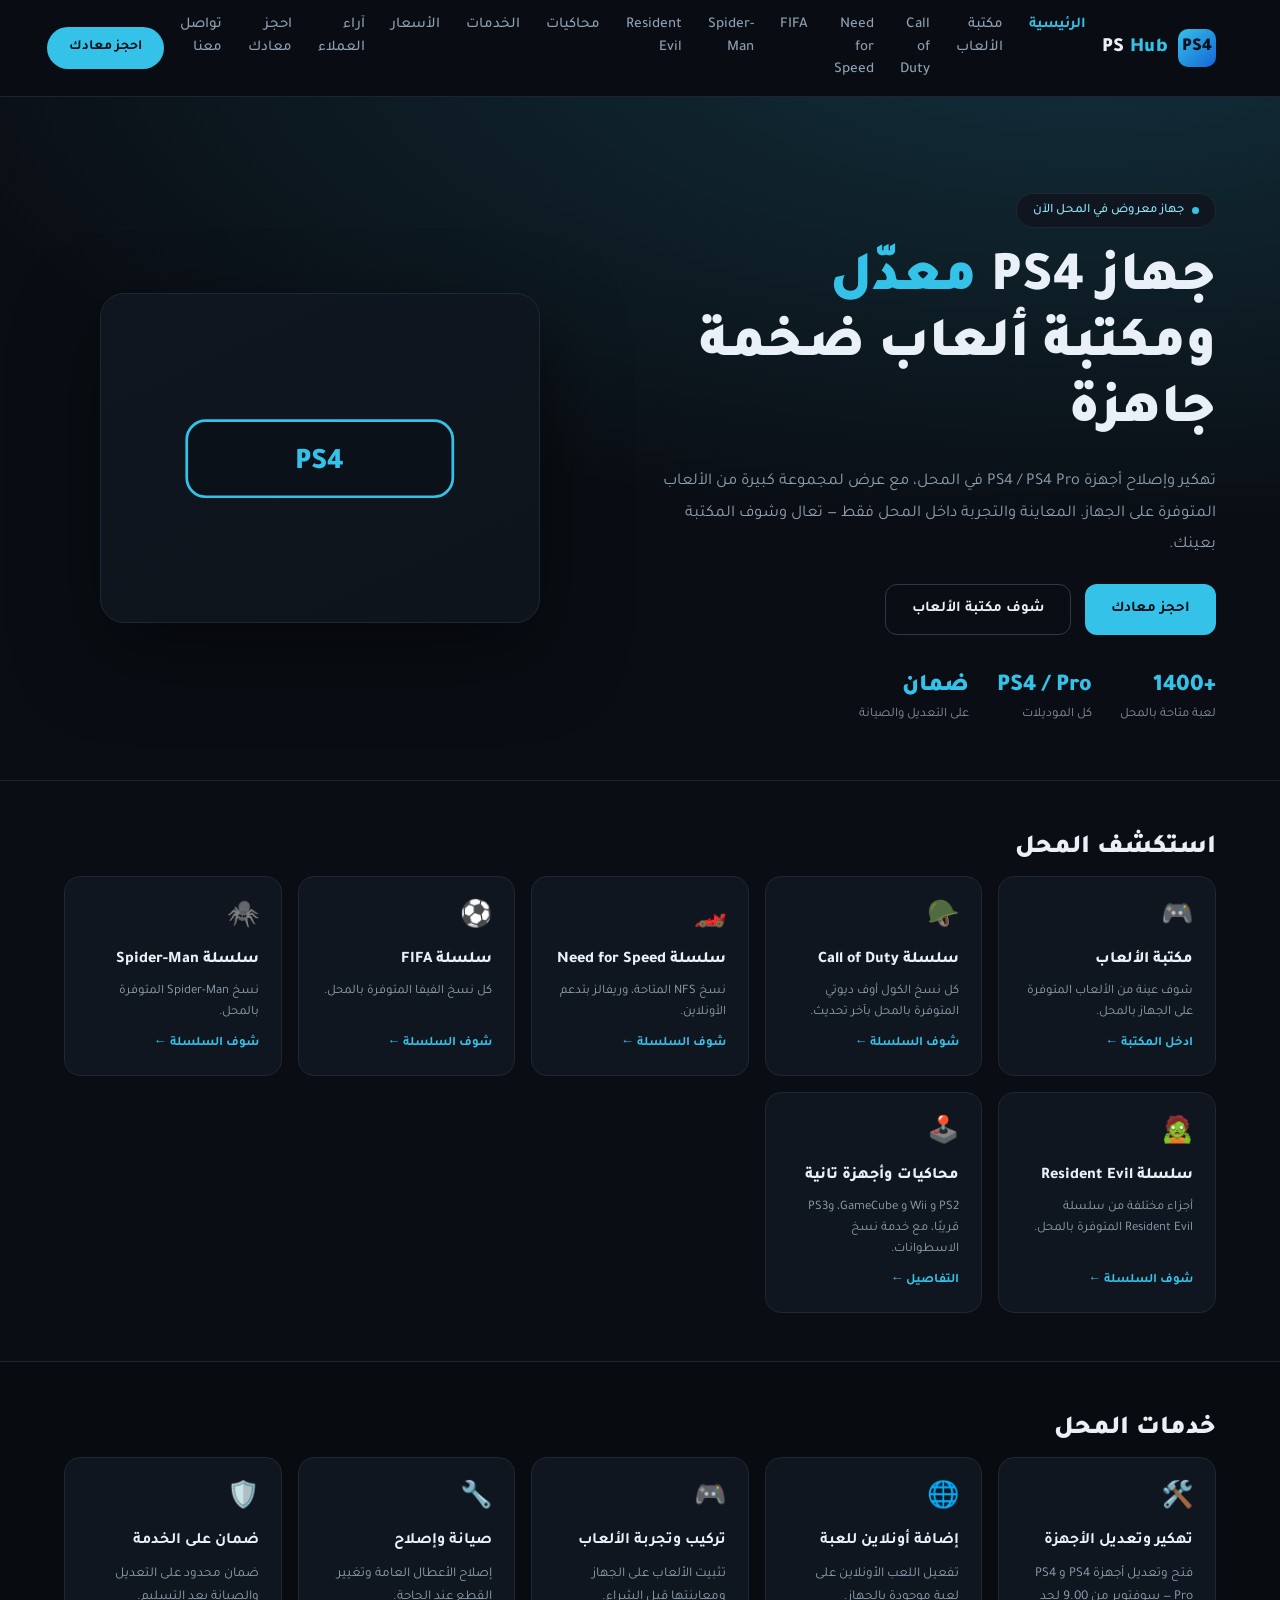
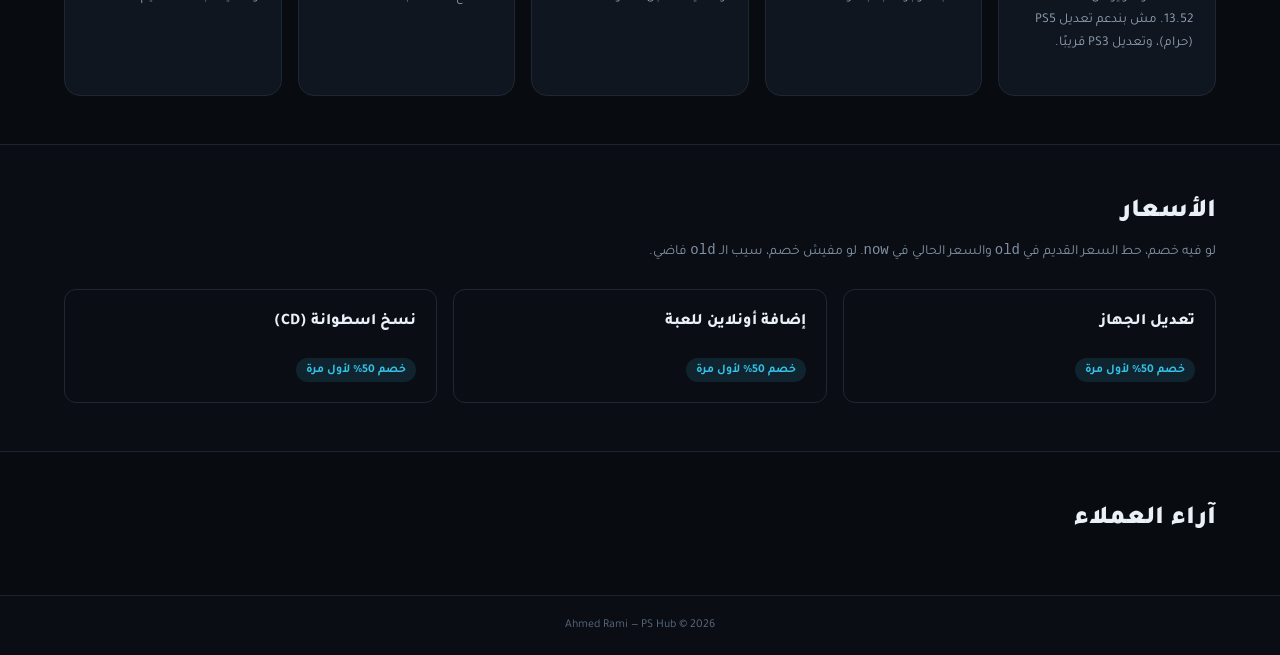
==== pshub/index.html @ 379b64fe "Add files via upload" ====
<!doctype html>
<html lang="ar" dir="rtl">
<head>
<meta charset="utf-8">
<meta name="viewport" content="width=device-width, initial-scale=1">
<title>PS Hub — متجر PS4 معدل</title>
<meta name="description" content="محل بيع وتعديل أجهزة PS4، مكتبة ألعاب ضخمة، محاكيات، وخدمة نسخ اسطوانات.">
<link rel="preconnect" href="https://fonts.googleapis.com">
<link rel="preconnect" href="https://fonts.gstatic.com" crossorigin>
<link href="https://fonts.googleapis.com/css2?family=Tajawal:wght@400;500;700;900&display=swap" rel="stylesheet">
<link rel="stylesheet" href="css/style.css">
</head>
<body>

<!-- ============ HEADER ============ -->
<header class="site-header">
  <div class="inner container">
    <a class="logo" href="#home">
      <div class="logo-badge">PS4</div>
      <div class="logo-text">PS <span>Hub</span></div>
    </a>

    <nav class="nav-links">
      <a href="#home">الرئيسية</a>
      <a href="#games">مكتبة الألعاب</a>
      <a href="#cod">Call of Duty</a>
      <a href="#nfs">Need for Speed</a>
      <a href="#fifa">FIFA</a>
      <a href="#spiderman">Spider-Man</a>
      <a href="#residentevil">Resident Evil</a>
      <a href="#emulators">محاكيات</a>
      <a href="#services">الخدمات</a>
      <a href="#prices">الأسعار</a>
      <a href="#reviews">آراء العملاء</a>
      <a href="#booking">احجز معادك</a>
      <a href="#contact">تواصل معنا</a>
    </nav>

    <a href="#booking" class="btn btn-primary btn-pill nav-cta">احجز معادك</a>

    <button class="nav-toggle" aria-label="فتح القائمة" aria-expanded="false">
      <span></span>
    </button>
  </div>

  <nav class="mobile-panel">
    <a href="#home">الرئيسية</a>
    <a href="#games">مكتبة الألعاب</a>
    <a href="#cod">Call of Duty</a>
    <a href="#nfs">Need for Speed</a>
    <a href="#fifa">FIFA</a>
    <a href="#spiderman">Spider-Man</a>
    <a href="#residentevil">Resident Evil</a>
    <a href="#emulators">محاكيات</a>
    <a href="#services">الخدمات</a>
    <a href="#prices">الأسعار</a>
    <a href="#reviews">آراء العملاء</a>
    <a href="#booking">احجز معادك</a>
    <a href="#contact">تواصل معنا</a>
    <a href="#booking" class="btn btn-primary">احجز معادك</a>
  </nav>
</header>

<main>

<!-- ============ VIEW: HOME ============ -->
<div class="view" id="view-home">

  <section class="hero container">
    <div class="hero-copy">
      <div class="hero-badge"><span class="dot"></span> جهاز معروض في المحل الآن</div>
      <h1>جهاز PS4 <span>معدّل</span><br>ومكتبة ألعاب ضخمة جاهزة</h1>
      <p>تهكير وإصلاح أجهزة PS4 / PS4 Pro في المحل، مع عرض لمجموعة كبيرة من الألعاب المتوفرة على الجهاز. المعاينة والتجربة داخل المحل فقط — تعال وشوف المكتبة بعينك.</p>
      <div class="hero-actions">
        <a href="#booking" class="btn btn-primary">احجز معادك</a>
        <a href="#games" class="btn btn-outline">شوف مكتبة الألعاب</a>
      </div>
      <div class="hero-stats">
        <div><div class="stat-num">+1400</div><div class="stat-label">لعبة متاحة بالمحل</div></div>
        <div><div class="stat-num">PS4 / Pro</div><div class="stat-label">كل الموديلات</div></div>
        <div><div class="stat-num">ضمان</div><div class="stat-label">على التعديل والصيانة</div></div>
      </div>
    </div>
    <div class="hero-visual">
      <div class="hero-card">
        <svg width="62%" viewBox="0 0 200 60" fill="none" xmlns="http://www.w3.org/2000/svg" aria-hidden="true">
          <rect x="2" y="2" width="196" height="56" rx="14" stroke="#35C2E8" stroke-width="2" fill="#0A1119"/>
          <text x="100" y="37" text-anchor="middle" font-family="Tajawal" font-size="22" font-weight="900" fill="#35C2E8">PS4</text>
        </svg>
      </div>
    </div>
  </section>

  <section class="section container">
    <div class="section-head"><h2>استكشف المحل</h2></div>
    <div class="explore-grid">
      <a class="explore-card" href="#games">
        <div class="icon">🎮</div>
        <div class="title">مكتبة الألعاب</div>
        <div class="desc">شوف عينة من الألعاب المتوفرة على الجهاز بالمحل.</div>
        <div class="arrow">ادخل المكتبة ←</div>
      </a>
      <a class="explore-card" href="#cod">
        <div class="icon">🪖</div>
        <div class="title">سلسلة Call of Duty</div>
        <div class="desc">كل نسخ الكول أوف ديوتي المتوفرة بالمحل بآخر تحديث.</div>
        <div class="arrow">شوف السلسلة ←</div>
      </a>
      <a class="explore-card" href="#nfs">
        <div class="icon">🏎️</div>
        <div class="title">سلسلة Need for Speed</div>
        <div class="desc">نسخ NFS المتاحة، وريفالز بتدعم الأونلاين.</div>
        <div class="arrow">شوف السلسلة ←</div>
      </a>
      <a class="explore-card" href="#fifa">
        <div class="icon">⚽</div>
        <div class="title">سلسلة FIFA</div>
        <div class="desc">كل نسخ الفيفا المتوفرة بالمحل.</div>
        <div class="arrow">شوف السلسلة ←</div>
      </a>
      <a class="explore-card" href="#spiderman">
        <div class="icon">🕷️</div>
        <div class="title">سلسلة Spider-Man</div>
        <div class="desc">نسخ Spider-Man المتوفرة بالمحل.</div>
        <div class="arrow">شوف السلسلة ←</div>
      </a>
      <a class="explore-card" href="#residentevil">
        <div class="icon">🧟</div>
        <div class="title">سلسلة Resident Evil</div>
        <div class="desc">أجزاء مختلفة من سلسلة Resident Evil المتوفرة بالمحل.</div>
        <div class="arrow">شوف السلسلة ←</div>
      </a>
      <a class="explore-card" href="#emulators">
        <div class="icon">🕹️</div>
        <div class="title">محاكيات وأجهزة تانية</div>
        <div class="desc">PS2 و Wii و GameCube، وPS3 قريبًا، مع خدمة نسخ الاسطوانات.</div>
        <div class="arrow">التفاصيل ←</div>
      </a>
    </div>
  </section>

  <section id="services" class="section section-alt container">
    <div class="section-head"><h2>خدمات المحل</h2></div>
    <div class="services-grid">
      <div class="service-card">
        <div class="icon">🛠️</div>
        <div class="title">تهكير وتعديل الأجهزة</div>
        <div class="desc">فتح وتعديل أجهزة PS4 و PS4 Pro — سوفتوير من 9.00 لحد 13.52. مش بندعم تعديل PS5 (حرام)، وتعديل PS3 قريبًا.</div>
        <div class="price"><!-- السعر هنا --></div>
      </div>
      <div class="service-card">
        <div class="icon">🌐</div>
        <div class="title">إضافة أونلاين للعبة</div>
        <div class="desc">تفعيل اللعب الأونلاين على لعبة موجودة بالجهاز.</div>
        <div class="price"><!-- السعر هنا --></div>
      </div>
      <div class="service-card">
        <div class="icon">🎮</div>
        <div class="title">تركيب وتجربة الألعاب</div>
        <div class="desc">تثبيت الألعاب على الجهاز ومعاينتها قبل الشراء.</div>
      </div>
      <div class="service-card">
        <div class="icon">🔧</div>
        <div class="title">صيانة وإصلاح</div>
        <div class="desc">إصلاح الأعطال العامة وتغيير القطع عند الحاجة.</div>
      </div>
      <div class="service-card">
        <div class="icon">🛡️</div>
        <div class="title">ضمان على الخدمة</div>
        <div class="desc">ضمان محدود على التعديل والصيانة بعد التسليم.</div>
      </div>
    </div>
  </section>


  <section id="prices" class="section container">
    <div class="section-head"><h2>الأسعار</h2></div>
    <p class="section-sub">لو فيه خصم، حط السعر القديم في <code>old</code> والسعر الحالي في <code>now</code>. لو مفيش خصم، سيب الـ <code>old</code> فاضي.</p>
    <div class="prices-grid">

      <div class="price-card">
        <div class="title">تعديل الجهاز</div>
        <div class="price-row">
          <span class="price-old"><!-- old --></span>
          <span class="price-now"><!-- now --></span>
        </div>
        <div class="price-discount-badge" data-discount-badge hidden></div>
      </div>

      <div class="price-card">
        <div class="title">إضافة أونلاين للعبة</div>
        <div class="price-row">
          <span class="price-old"><!-- old --></span>
          <span class="price-now"><!-- now --></span>
        </div>
        <div class="price-discount-badge" data-discount-badge hidden></div>
      </div>

      <div class="price-card">
        <div class="title">نسخ اسطوانة (CD)</div>
        <div class="price-row">
          <span class="price-old"><!-- old --></span>
          <span class="price-now"><!-- now --></span>
        </div>
        <div class="price-discount-badge" data-discount-badge hidden></div>
      </div>

    </div>
  </section>

  <section id="reviews" class="section section-alt container">
    <div class="section-head"><h2>آراء العملاء</h2></div>
    <!-- TODO: آراء العملاء هتتحط هنا -->
    <div class="reviews-grid"></div>
  </section>

</div>

<!-- ============ VIEW: GAMES ============ -->
<div class="view" id="view-games">
  <section class="section container">
    <div class="section-head">
      <h2>مكتبة الألعاب المتوفرة بالجهاز</h2>
      <div class="section-note">عرض فقط داخل المحل — الألعاب مثبتة على جهاز العرض</div>
    </div>
    <p class="section-sub">القائمة دي عينة من الألعاب الموجودة، تقدر تشوفها وتجربها لما تزور المحل.</p>

    <div class="games-grid">

      <div class="game-card" tabindex="0" role="button" data-region="" data-number="" data-update="" data-languages="" data-additions="" data-online="" data-price="70">
        <div class="game-cover"><img src="assets/images/games/gta-v.jpg" alt="GTA V" loading="lazy"><span class="tag">آخر تحديث + أونلاين</span></div>
        <div class="game-name">GTA V</div><div class="game-genre">أكشن / مغامرات</div>
      </div>

      <div class="game-card" tabindex="0" role="button" data-region="" data-number="" data-update="" data-languages="" data-additions="" data-online="" data-price="40">
        <div class="game-cover"><img src="assets/images/games/god-of-war.jpg" alt="God of War" loading="lazy"><span class="tag">متوفرة</span></div>
        <div class="game-name">God of War</div><div class="game-genre">أكشن / ملحمي</div>
      </div>

      <div class="game-card" tabindex="0" role="button" data-region="eu" data-number="" data-update="1.00" data-languages="" data-additions="" data-online="نعم" data-price="30">
        <div class="game-cover"><img src="assets/images/games/rocket-league-1.jpg" alt="Rocket League - النسخة الأولى" loading="lazy"><span class="tag">أونلاين</span></div>
        <div class="game-name">Rocket League (النسخة الأولى)</div><div class="game-genre">رياضة / سيارات</div>
      </div>

      <div class="game-card" tabindex="0" role="button" data-region="" data-number="" data-update="" data-languages="لا" data-additions="" data-online="" data-price="35">
        <div class="game-cover"><img src="assets/images/games/rocket-league-latest.jpg" alt="Rocket League - آخر تحديث" loading="lazy"><span class="tag">آخر تحديث</span></div>
        <div class="game-name">Rocket League (آخر تحديث)</div><div class="game-genre">رياضة / سيارات</div>
      </div>

      <div class="game-card" tabindex="0" role="button" data-region="" data-number="" data-update="" data-languages="" data-additions="" data-online="" data-price="50">
        <div class="game-cover"><img src="assets/images/games/last-of-us.jpg" alt="The Last of Us" loading="lazy"><span class="tag">متوفرة</span></div>
        <div class="game-name">The Last of Us</div><div class="game-genre">قصصية / رعب</div>
      </div>

      <div class="game-card" tabindex="0" role="button" data-region="" data-number="" data-update="" data-languages="" data-additions="" data-online="قريبًا" data-price="40">
        <div class="game-cover"><img src="assets/images/games/rdr2.jpg" alt="Red Dead Redemption 2" loading="lazy"><span class="tag">آخر تحديث + أونلاين قريبًا</span></div>
        <div class="game-name">Red Dead Redemption 2</div><div class="game-genre">أكشن / غرب</div>
      </div>

      <div class="game-card" tabindex="0" role="button" data-region="" data-number="" data-update="" data-languages="" data-additions="" data-online="" data-price="">
        <div class="game-cover"><img src="assets/images/games/horizon-zero-dawn.jpg" alt="Horizon Zero Dawn" loading="lazy"><span class="tag">غير متاحة</span></div>
        <div class="game-name">Horizon Zero Dawn</div><div class="game-genre">مغامرات</div>
      </div>

      <div class="game-card" tabindex="0" role="button" data-region="" data-number="" data-update="" data-languages="" data-additions="" data-online="" data-price="">
        <div class="game-cover"><img src="assets/images/games/mortal-kombat.jpg" alt="Mortal Kombat" loading="lazy"><span class="tag">غير متوفرة</span></div>
        <div class="game-name">Mortal Kombat</div><div class="game-genre">قتال</div>
      </div>

      <div class="game-card" tabindex="0" role="button" data-region="" data-number="" data-update="" data-languages="" data-additions="" data-online="" data-price="25">
        <div class="game-cover"><img src="assets/images/games/crash-bandicoot.jpg" alt="Crash " loading="lazy"><span class="tag">متوفرة</span></div>
        <div class="game-name">Crash nitro cart</div><div class="game-genre">منصات</div>
      </div>

      <div class="game-card" tabindex="0" role="button" data-region="" data-number="" data-update="" data-languages="" data-additions="" data-online="" data-price="">
        <div class="game-cover"><img src="assets/images/games/gran-turismo.jpg" alt="Gran Turismo" loading="lazy"><span class="tag">غير متوفرة</span></div>
        <div class="game-name">Gran Turismo</div><div class="game-genre">سباقات</div>
      </div>

      <div class="game-card" tabindex="0" role="button" data-region="" data-number="" data-update="" data-languages="" data-additions="" data-online="" data-price="40">
        <div class="game-cover"><img src="assets/images/games/minecraft.jpg" alt="Minecraft" loading="lazy"><span class="tag">آخر تحديث + أونلاين</span></div>
        <div class="game-name">Minecraft</div><div class="game-genre">بناء / عائلي</div>
      </div>

    </div>
  </section>
</div>

<!-- ============ VIEW: CALL OF DUTY ============ -->
<div class="view" id="view-cod">
  <section class="section container">
    <div class="section-head">
      <h2>سلسلة Call of Duty</h2>
      <div class="section-note">كل نسخة فيها آخر تحديث والإضافات</div>
    </div>
    <p class="section-sub">واللي بيدعم اللعب الأونلاين بنشغّله أونلاين على الجهاز. كل الألعاب دي متوفرة حاليًا بالمحل.</p>

    <div class="cod-grid">

      <div class="game-card" tabindex="0" role="button" data-region="" data-number="" data-update="" data-languages="عربي, English" data-additions="" data-online="" data-price="35">
        <div class="game-cover"><img src="assets/images/games/MWRE.jpeg" alt="Call of Duty: Modern Warfare Remastered" loading="lazy"><span class="avail"><span class="dot"></span>متوفر</span><span class="tag">آخر تحديث</span></div>
        <div class="game-name">Call of Duty: Modern Warfare Remastered</div>
      </div>

      <div class="game-card" tabindex="0" role="button" data-region="" data-number="" data-update="" data-languages="English" data-additions="" data-online="" data-price="25">
        <div class="game-cover"><img src="assets/images/games/cod mw2 rem.avif" alt="Call of Duty: MW2 Campaign Remastered" loading="lazy"><span class="avail"><span class="dot"></span>متوفر</span><span class="tag">آخر تحديث</span></div>
        <div class="game-name">Call of Duty: MW2 Campaign Remastered</div>
      </div>

      <div class="game-card" tabindex="0" role="button" data-region="" data-number="" data-update="1.08" data-languages="عربي" data-additions="" data-online="" data-price="40">
        <div class="game-cover"><img src="assets/images/games/BO.jpg" alt="Call of Duty: Black Ops" loading="lazy"><span class="avail"><span class="dot"></span>متوفر</span><span class="tag">آخر تحديث</span></div>
        <div class="game-name">Call of Duty: Black Ops</div>
      </div>

      <div class="game-card" tabindex="0" role="button" data-region="eu" data-number="" data-update="1.10" data-languages="English" data-additions="" data-online="نعم" data-price="40">
        <div class="game-cover"><img src="assets/images/games/BO2.avif" alt="Call of Duty: Black Ops 2" loading="lazy"><span class="avail"><span class="dot"></span>متوفر</span><span class="tag">آخر تحديث</span></div>
        <div class="game-name">Call of Duty: Black Ops 2</div>
      </div>

      <div class="game-card" tabindex="0" role="button" data-region="eu" data-number="02624" data-update="1.33" data-languages="English" data-additions="" data-online="نعم" data-price="50">
        <div class="game-cover"><img src="assets/images/games/BO3.jpg" alt="Call of Duty: Black Ops 3" loading="lazy"><span class="avail"><span class="dot"></span>متوفر</span><span class="tag">آخر تحديث</span></div>
        <div class="game-name">Call of Duty: Black Ops 3</div>
      </div>

      <div class="game-card" tabindex="0" role="button" data-region="" data-number="" data-update="" data-languages="" data-additions="" data-online="" data-price="30">
        <div class="game-cover"><img src="assets/images/games/BO4.jpg" alt="Call of Duty: Black Ops 4" loading="lazy"><span class="avail"><span class="dot"></span>متوفر</span><span class="tag">آخر تحديث</span></div>
        <div class="game-name">Call of Duty: Black Ops 4</div>
      </div>

      <div class="game-card" tabindex="0" role="button" data-region="" data-number="eu" data-update="" data-languages="" data-additions="" data-online="" data-price="60">
        <div class="game-cover"><img src="assets/images/games/BOCW.jpg" alt="Call of Duty: Black Ops Cold War" loading="lazy"><span class="avail"><span class="dot"></span>متوفر</span><span class="tag">آخر تحديث</span></div>
        <div class="game-name">Call of Duty: Black Ops Cold War</div>
      </div>

      <div class="game-card" tabindex="0" role="button" data-region="" data-number="" data-update="" data-languages="عربي" data-additions="" data-online="" data-price="65">
        <div class="game-cover"><img src="assets/images/games/Call_of_Duty_Modern_Warfare_(2019).jpg" alt="Call of Duty: Modern Warfare 2019" loading="lazy"><span class="avail"><span class="dot"></span>متوفر</span><span class="tag">آخر تحديث</span></div>
        <div class="game-name">Call of Duty: Modern Warfare (2019)</div>
      </div>

      <div class="game-card" tabindex="0" role="button" data-region="" data-number="" data-update="" data-languages="عربي" data-additions="" data-online="" data-price="90">
        <div class="game-cover"><img src="assets/images/games/mw+mw3.webp" alt="Call of Duty: MW2 + MW3" loading="lazy"><span class="avail"><span class="dot"></span>متوفر</span><span class="tag">آخر تحديث</span></div>
        <div class="game-name">Call of Duty: MW2 + MW3</div>
      </div>

      <div class="game-card" tabindex="0" role="button" data-region="" data-number="" data-update="" data-languages="" data-additions="" data-online="" data-price="25">
        <div class="game-cover"><img src="assets/images/games/ghosts.jpg" alt="Call of Duty: Ghosts" loading="lazy"><span class="avail"><span class="dot"></span>متوفر</span><span class="tag">آخر تحديث</span></div>
        <div class="game-name">Call of Duty: Ghosts</div>
      </div>

      <div class="game-card" tabindex="0" role="button" data-region="" data-number="" data-update="" data-languages="" data-additions="" data-online="" data-price="25">
        <div class="game-cover"><img src="assets/images/games/advanced.jpg" alt="Call of Duty: Advanced Warfare" loading="lazy"><span class="avail"><span class="dot"></span>متوفر</span><span class="tag">آخر تحديث</span></div>
        <div class="game-name">Call of Duty: Advanced Warfare</div>
      </div>

      <div class="game-card" tabindex="0" role="button" data-region="" data-number="" data-update="" data-languages="" data-additions="" data-online="" data-price="30">
        <div class="game-cover"><img src="assets/images/games/wwii.jpg" alt="Call of Duty: WWII" loading="lazy"><span class="avail"><span class="dot"></span>متوفر</span><span class="tag">آخر تحديث</span></div>
        <div class="game-name">Call of Duty: WWII</div>
      </div>

    </div>

    <div class="section-head" style="margin-top: 36px;"><h2>بورت اللاعبين</h2></div>

    <div class="cod-ports-grid">

      <div class="game-card" tabindex="0" role="button" data-region="eu" data-number="port" data-update="1.37" data-languages="English" data-additions="" data-online="لا" data-price="20">
        <div class="game-cover"><img src="assets/images/games/WAW.jpg" alt="Call of Duty: World at War" loading="lazy"><span class="avail"><span class="dot"></span>متوفر</span></div>
        <div class="game-name">Call of Duty: World at War</div>
      </div>

      <div class="game-card" tabindex="0" role="button" data-region="eu" data-number="port" data-update="1.37" data-languages="English" data-additions="" data-online="لا" data-price="20">
        <div class="game-cover"><img src="assets/images/games/Call_of_Duty_Modern_Warfare_2_(2009)_cover.png" alt="Call of Duty: Modern Warfare 2 (النسخة الأصلية)" loading="lazy"><span class="avail"><span class="dot"></span>متوفر</span></div>
        <div class="game-name">Call of Duty: Modern Warfare 2 (النسخة الأصلية)</div>
      </div>

      <div class="game-card" tabindex="0" role="button" data-region="eu" data-number="port" data-update="1.37" data-languages="English" data-additions="" data-online="لا" data-price="20">
        <div class="game-cover"><img src="assets/images/games/Call_of_Duty_Modern_Warfare_3_box_art.png" alt="Call of Duty: Modern Warfare 3 (النسخة الأصلية)" loading="lazy"><span class="avail"><span class="dot"></span>متوفر</span></div>
        <div class="game-name">Call of Duty: Modern Warfare 3 (النسخة الأصلية)</div>
      </div>

    </div>
  </section>
</div>

<!-- ============ VIEW: NFS ============ -->
<div class="view" id="view-nfs">
  <section class="section container">
    <div class="section-head"><h2>سلسلة Need for Speed</h2></div>
    <p class="section-sub">ريفالز بتدعم اللعب الأونلاين. كل الألعاب دي متوفرة حاليًا بالمحل.</p>

    <div class="nfs-grid">

      <div class="game-card" tabindex="0" role="button" data-region="eu, us" data-number="00113, 00116" data-update="1.03" data-languages="English" data-additions="cars free" data-online="نعم" data-price="30">
        <div class="game-cover"><img src="assets/images/games/Need_for_Speed_Rivals_cover.jpg" alt="Need for Speed: Rivals" loading="lazy"><span class="avail"><span class="dot"></span>متوفر</span><span class="tag">أونلاين</span></div>
        <div class="game-name">Need for Speed: Rivals</div>
      </div>

      <div class="game-card" tabindex="0" role="button" data-region="eu" data-number="" data-update="" data-languages="" data-additions="" data-online="لا" data-price="30">
        <div class="game-cover"><img src="assets/images/games/nfs pay.jpg" alt="Need for Speed: Payback" loading="lazy"><span class="avail"><span class="dot"></span>متوفر</span></div>
        <div class="game-name">Need for Speed: Payback</div>
      </div>

      <div class="game-card" tabindex="0" role="button" data-region="eu" data-number="" data-update="" data-languages="عربي" data-additions="" data-online="لا" data-price="35">
        <div class="game-cover"><img src="assets/images/games/nfs heat.avif" alt="Need for Speed: Heat" loading="lazy"><span class="avail"><span class="dot"></span>متوفر</span></div>
        <div class="game-name">Need for Speed: Heat</div>
      </div>

      <div class="game-card" tabindex="0" role="button" data-region="eu" data-number="" data-update="" data-languages="English" data-additions="" data-online="لا" data-price="10">
        <div class="game-cover"><img src="assets/images/games/nfs.jpg" alt="Need for Speed: Hot Pursuit Remastered" loading="lazy"><span class="avail"><span class="dot"></span>متوفر</span></div>
        <div class="game-name">Need for Speed: Hot Pursuit Remastered</div>
      </div>

    </div>
  </section>
</div>

<!-- ============ VIEW: FIFA ============ -->
<div class="view" id="view-fifa">
  <section class="section container">
    <div class="section-head"><h2>سلسلة FIFA</h2></div>
    <p class="section-sub">كل نسخ الفيفا المتوفرة حاليًا بالمحل.</p>

    <div class="fifa-grid">

      <div class="game-card" tabindex="0" role="button" data-region="" data-number="" data-update="" data-languages="" data-additions="" data-online="" data-price="50">
        <div class="game-cover"><img src="assets/images/games/fifa22.avif" alt="FIFA 22" loading="lazy"><span class="avail"><span class="dot"></span>اونلاين</span><span class="tag">غير متوفرة حاليًا</span></div>
        <div class="game-name">FIFA 22</div>
      </div>

      <div class="game-card" tabindex="0" role="button" data-region="" data-number="" data-update="" data-languages="" data-additions="" data-online="" data-price="45">
        <div class="game-cover"><img src="assets/images/games/FIFA_16_cover.jpg" alt="FIFA 16" loading="lazy"><span class="avail"><span class="dot"></span>اونلاين</span><span class="tag">غير متوفرة</span></div>
        <div class="game-name">FIFA 16</div>
      </div>

      <div class="game-card" tabindex="0" role="button" data-region="sa" data-number="" data-update="" data-languages="عربي, English" data-additions="" data-online="" data-price="45">
        <div class="game-cover"><img src="assets/images/games/fifa15.jpg" alt="FIFA 15" loading="lazy"><span class="avail"><span class="dot"></span>متوفرة</span></div>
        <div class="game-name">FIFA 15</div>
      </div>

      <div class="game-card" tabindex="0" role="button" data-region="eu data-number="" data-update="" data-languages="عربي, English" data-additions="" data-online="" data-price="45">
        <div class="game-cover"><img src="assets/images/games/fifa23.avif" alt="FIFA 23" loading="lazy"><span class="avail"><span class="dot"></span>متوفرة</span></div>
        <div class="game-name">FIFA 23</div>
      </div>


    </div>
  </section>
</div>

<!-- ============ VIEW: SPIDER-MAN ============ -->
<div class="view" id="view-spiderman">
  <section class="section container">
    <div class="section-head"><h2>سلسلة Spider-Man</h2></div>
    <p class="section-sub">كل نسخ Spider-Man المتوفرة حاليًا بالمحل.</p>

    <div class="spiderman-grid">

      <div class="game-card" tabindex="0" role="button" data-region="" data-number="" data-update="" data-languages="عربي" data-additions="" data-online="" data-price="50">
        <div class="game-cover"><img src="assets/images/games/sp.jpg" alt="Spider-Man" loading="lazy"><span class="tag">متوفرة</span></div>
        <div class="game-name">Spider-Man</div>
      </div>

      <div class="game-card" tabindex="0" role="button" data-region="" data-number="" data-update="" data-languages="عربي" data-additions="" data-online="" data-price="50">
        <div class="game-cover"><img src="assets/images/games/sm.avif" alt="Spider-Man Miles Morales" loading="lazy"><span class="tag">متوفرة</span></div>
        <div class="game-name">Spider-Man Miles Morales</div>
      </div>

    </div>
  </section>
</div>

<!-- ============ VIEW: RESIDENT EVIL ============ -->
<div class="view" id="view-residentevil">
  <section class="section container">
    <div class="section-head"><h2>سلسلة Resident Evil</h2></div>
    <p class="section-sub">أجزاء Resident Evil المتوفرة حاليًا بالمحل.</p>

    <!-- TODO: كل كارت = جزء. غيّر الصورة والاسم، وانسخ الكارت لأي جزء جديد -->
    <div class="residentevil-grid">

      <div class="game-card" tabindex="0" role="button" data-region="" data-number="" data-update="" data-languages="English" data-additions="" data-online="لا" data-price="15">
        <div class="game-cover"><img src="assets/images/games/re og.jpg" alt="Resident-Evil 4" loading="lazy"><span class="tag">متوفرة</span></div>
        <div class="game-name">Resident-Evil 4</div>
      </div>

      <div class="game-card" tabindex="0" role="button" data-region="" data-number="" data-update="" data-languages="English" data-additions="" data-online="نعم" data-price="20">
        <div class="game-cover"><img src="assets/images/games/re5.jpg" alt="Resident-Evil 5" loading="lazy"><span class="tag">متوفرة</span></div>
        <div class="game-name">Resident-Evil 5</div>
      </div>

      <div class="game-card" tabindex="0" role="button" data-region="eu" data-number="" data-update="1.07" data-languages="English, عربي" data-additions="12dlc" data-online="لا" data-price="35">
        <div class="game-cover"><img src="assets/images/games/re2.jpg" alt="Resident-Evil 2 Remake" loading="lazy"><span class="tag">متوفرة</span></div>
        <div class="game-name">Resident-Evil 2 Remake</div>
      </div>

    </div>
  </section>
</div>

<!-- ============ VIEW: EMULATORS ============ -->
<div class="view" id="view-emulators">
  <section class="section container">
    <div class="section-head"><h2>محاكيات وأجهزة تانية</h2></div>
    <p class="section-sub">بالإضافة لـ PS4، الجهاز بيشغّل محاكيات لأجهزة قديمة.</p>

    <div class="consoles-grid">
      <div class="console-card">
        <div class="emoji">🕹️</div>
        <div class="name">PS2</div>
        <div class="discs">بيدعم الاسطوانات الأصلية</div>
      </div>
      <div class="console-card">
        <div class="emoji">🕹️</div>
        <div class="name">Wii</div>
      </div>
      <div class="console-card">
        <div class="emoji">🕹️</div>
        <div class="name">GameCube</div>
      </div>
      <div class="console-card soon">
        <span class="soon-badge">قريبًا</span>
        <div class="emoji">🕹️</div>
        <div class="name">PS3</div>
        <div class="discs">بيدعم الاسطوانات الأصلية</div>
      </div>
    </div>

    <div class="disc-service">
      <div class="emoji">💿</div>
      <div class="body">
        <div class="title">خدمة نسخ الاسطوانات</div>
        <div class="desc">متاح نسخ اسطوانات PS4   الأصلية، مع العلم إن نسبة نجاح النسخ حوالي 70% من الاسطوانات (حسب حالة الاسطوانة).</div>
      </div>
    </div>
  </section>
</div>

<!-- ============ VIEW: BOOKING ============ -->
<div class="view" id="view-booking">
  <section class="section container">
    <div class="section-head"><h2>احجز معادك</h2></div>
    <p class="section-sub">احجز من هنا وهيتبعت طلبك على واتساب المحل مباشرة، مع كود خصم تلقائي.</p>

    <div class="booking-banner">
      <div class="booking-banner-icon">🎁</div>
      <div class="booking-banner-body">
        <div class="booking-banner-title">خصم 50% على أول تعامل معانا عن طريق الموقع</div>
        <div class="booking-banner-sub">العرض ده لأول مرة بس — من المرة اللي بعدها الخصم بيبقى 25%.</div>
      </div>
      <div class="coupon-box">
        <span class="coupon-label">كود الخصم</span>
        <span class="coupon-code">—</span>
      </div>
    </div>

    <form class="booking-form">
      <div class="form-row">
        <label>
          <span>الاسم</span>
          <input type="text" name="name" placeholder="اكتب اسمك" required>
        </label>
        <label>
          <span>رقم الموبايل</span>
          <input type="tel" name="phone" placeholder="01xxxxxxxxx" required>
        </label>
      </div>
      <div class="form-row">
        <label>
          <span>الخدمة المطلوبة</span>
          <select name="service" required>
            <option value="" disabled selected>اختار الخدمة</option>
            <option value="تعديل جهاز PS4">تعديل جهاز PS4</option>
            <option value="تنزيل العاب">تنزيل العاب</option>
            <option value="صيانة وإصلاح">صيانة وإصلاح</option>
            <option value="نسخ اسطوانة">نسخ اسطوانة</option>
            <option value="استفسار عام">استفسار عام</option>
          </select>
        </label>
        <label>
          <span>التاريخ المفضل</span>
          <input type="date" name="date">
        </label>
        <label>
          <span>الوقت المفضل</span>
          <input type="time" name="time">
        </label>
      </div>
      <label class="full">
        <span>ملاحظات (اختياري)</span>
        <textarea name="notes" rows="3" placeholder="أي تفاصيل عايز تقولها"></textarea>
      </label>
      <button type="submit" class="btn btn-primary">احجز الآن عبر واتساب</button>
      <p class="booking-confirm" hidden>تمام، هيتفتح واتساب برسالة الحجز جاهزة — ابعتها وهنأكدلك المعاد.</p>
    </form>
  </section>
</div>

<!-- ============ VIEW: CONTACT ============ -->
<div class="view" id="view-contact">
  <section class="section container">
    <div class="contact-wrap">
      <div class="contact-info">
        <h2>زورنا في المحل</h2>
        <p>
          📍 العنوان: [عنوان المحل هنا]<br>
          🕒 مواعيد العمل: يوميًا 11 ص – 11 م<br>
          📞 واتساب: [01023653422]
        </p>
      </div>
      <div class="contact-card">
        <div class="label">تواصل سريع</div>
        <a href="#" class="btn btn-primary">راسلنا على واتساب</a>
        <a href="#" class="btn btn-outline">موقعنا على خرائط جوجل</a>
      </div>
    </div>
  </section>
</div>

</main>

<footer class="site-footer"> Ahmed Rami — PS Hub © 2026</footer>

<!-- ============ MODAL: GAME DETAILS ============ -->
<div class="game-modal-overlay" id="game-modal" hidden>
  <div class="game-modal" role="dialog" aria-modal="true" aria-labelledby="game-modal-title">
    <button type="button" class="game-modal-close" aria-label="قفل">✕</button>
    <h3 id="game-modal-title"></h3>
    <div class="game-modal-row"><span class="label">الريجن</span><span class="val" data-out="region"></span></div>
    <div class="game-modal-row"><span class="label">رقم النسخة</span><span class="val" data-out="number"></span></div>
    <div class="game-modal-row"><span class="label">التحديث</span><span class="val" data-out="update"></span></div>
    <div class="game-modal-row"><span class="label">اللغات المدعومة</span><span class="val" data-out="languages"></span></div>
    <div class="game-modal-row game-modal-row-col">
      <span class="label">الإضافات</span>
      <ul class="additions-list" data-out="additions"></ul>
    </div>
    <div class="game-modal-row"><span class="label">يدعم أونلاين</span><span class="val" data-out="online"></span></div>
    <div class="game-modal-price"><span class="label">السعر</span><span class="val" data-out="price"></span></div>
  </div>
</div>

<script src="js/script.js"></script>
</body>
</html>
---- pshub/css/style.css ----
/* ===========================
   ديار بلايستيشن — متجر PS4 معدل
   =========================== */

:root {
  --bg: #0A0E14;
  --bg-alt: #080B10;
  --surface: #10161F;
  --surface-2: #0E141C;
  --border: #1E2733;
  --border-soft: #1B2430;
  --border-dash: #2A3A4B;
  --text: #EAF0F7;
  --muted: #8FA0B3;
  --muted-2: #8291A3;
  --muted-3: #44586E;
  --accent: #35C2E8;
  --accent-soft: #6FDBF5;
  --accent-dark: #1565D8;
  --accent-ink: #06111C;

  --radius-lg: 24px;
  --radius-md: 16px;
  --radius-sm: 12px;
  --container-pad: clamp(18px, 5vw, 72px);
}

* { box-sizing: border-box; }

html { scroll-behavior: smooth; }

body {
  margin: 0;
  background: var(--bg);
  color: var(--text);
  font-family: 'Tajawal', 'Segoe UI', sans-serif;
  line-height: 1.5;
}

a { color: var(--accent); text-decoration: none; }
a:hover { color: var(--accent-soft); }
::selection { background: var(--accent); color: var(--accent-ink); }
img { max-width: 100%; display: block; }

.container {
  padding-left: var(--container-pad);
  padding-right: var(--container-pad);
}

.btn {
  display: inline-flex;
  align-items: center;
  justify-content: center;
  font-weight: 700;
  font-size: 15px;
  padding: 13px 26px;
  border-radius: 12px;
  min-height: 46px;
  border: none;
  cursor: pointer;
  text-align: center;
}
.btn-primary { background: var(--accent); color: var(--accent-ink); }
.btn-primary:hover { background: var(--accent-soft); color: var(--accent-ink); }
.btn-outline { border: 1px solid var(--border-dash); color: var(--text); background: transparent; }
.btn-outline:hover { border-color: var(--accent); color: var(--accent); }
.btn-pill {
  border-radius: 999px;
  padding: 10px 22px;
  min-height: 42px;
  font-size: 14px;
}

/* ---------- Views (single file, separate "pages" switched by JS) ---------- */

.view { display: none; }
.view.active { display: block; }

/* ---------- Header / Nav ---------- */

.site-header {
  position: sticky;
  top: 0;
  z-index: 30;
  background: rgba(10, 14, 20, 0.88);
  backdrop-filter: blur(10px);
  border-bottom: 1px solid var(--border-soft);
}
.site-header .inner {
  display: flex;
  align-items: center;
  justify-content: space-between;
  gap: 16px;
  padding-top: 14px;
  padding-bottom: 14px;
}
.logo { display: flex; align-items: center; gap: 10px; text-decoration: none; color: inherit; }
.logo-badge {
  width: 38px; height: 38px;
  border-radius: 10px;
  background: linear-gradient(135deg, var(--accent), var(--accent-dark));
  display: flex; align-items: center; justify-content: center;
  font-weight: 900; color: var(--accent-ink); font-size: 18px;
  flex: none;
}
.logo-text { font-weight: 900; font-size: 20px; letter-spacing: 0.3px; white-space: nowrap; }
.logo-text span { color: var(--accent); }

.nav-links {
  display: flex;
  gap: 26px;
  font-weight: 500;
  font-size: 15px;
  color: var(--muted);
}
.nav-links a { color: var(--muted); }
.nav-links a:hover { color: var(--text); }
.nav-links a.active,
.mobile-panel a.active { color: var(--accent); font-weight: 700; }

.nav-cta { flex: none; }

.nav-toggle {
  display: none;
  flex: none;
  width: 44px;
  height: 44px;
  border-radius: 10px;
  border: 1px solid var(--border-dash);
  background: var(--surface);
  align-items: center;
  justify-content: center;
  cursor: pointer;
}
.nav-toggle span,
.nav-toggle span::before,
.nav-toggle span::after {
  content: '';
  display: block;
  width: 18px;
  height: 2px;
  background: var(--text);
  position: relative;
  transition: transform 0.2s ease, opacity 0.2s ease;
}
.nav-toggle span::before { position: absolute; top: -6px; }
.nav-toggle span::after { position: absolute; top: 6px; }
.nav-toggle[aria-expanded="true"] span { background: transparent; }
.nav-toggle[aria-expanded="true"] span::before { transform: translateY(6px) rotate(45deg); }
.nav-toggle[aria-expanded="true"] span::after { transform: translateY(-6px) rotate(-45deg); }

.mobile-panel { display: none; }

/* ---------- Hero ---------- */

.hero {
  padding-top: clamp(40px, 8vw, 96px);
  padding-bottom: 56px;
  display: flex;
  gap: 48px;
  align-items: center;
  flex-wrap: wrap-reverse;
  background: radial-gradient(1200px 500px at 85% -10%, rgba(53, 194, 232, 0.18), transparent);
}
.hero-copy { flex: 1 1 420px; min-width: 0; display: flex; flex-direction: column; gap: 20px; }
.hero-badge {
  display: inline-flex; align-items: center; gap: 8px;
  background: var(--surface); border: 1px solid var(--border);
  padding: 7px 16px; border-radius: 999px; width: fit-content;
  font-size: 13px; color: #8FE3F7; font-weight: 500;
}
.hero-badge .dot { width: 7px; height: 7px; border-radius: 50%; background: var(--accent); }
.hero h1 { margin: 0; font-size: clamp(30px, 5vw, 56px); font-weight: 900; line-height: 1.18; }
.hero h1 span { color: var(--accent); }
.hero p { margin: 0; font-size: 16.5px; line-height: 1.9; color: var(--muted); max-width: 560px; }
.hero-actions { display: flex; gap: 14px; flex-wrap: wrap; margin-top: 4px; }
.hero-stats { display: flex; gap: 28px; margin-top: 14px; flex-wrap: wrap; }
.hero-stats .stat-num { font-size: 24px; font-weight: 900; color: var(--accent); }
.hero-stats .stat-label { font-size: 13px; color: var(--muted-2); }

.hero-visual { flex: 1 1 340px; min-width: 260px; display: flex; justify-content: center; }
.hero-card {
  width: 100%; max-width: 440px; aspect-ratio: 4/3;
  border-radius: var(--radius-lg);
  background: linear-gradient(155deg, var(--surface), var(--surface-2));
  border: 1px solid var(--border);
  display: flex; align-items: center; justify-content: center;
  box-shadow: 0 30px 80px rgba(0,0,0,0.5);
}

/* ---------- Section shells ---------- */

.section { padding-top: 48px; padding-bottom: 48px; border-top: 1px solid var(--border-soft); }
.section-alt { background: var(--bg-alt); }
.section-head {
  display: flex; justify-content: space-between; align-items: flex-end;
  margin-bottom: 8px; flex-wrap: wrap; gap: 12px;
}
.section-head h2 { margin: 0; font-size: clamp(21px, 3vw, 26px); font-weight: 900; }
.section-note { font-size: 13px; color: var(--muted-2); }
.section-sub { color: var(--muted-2); font-size: 14px; margin: 0 0 26px; }

/* ---------- Services ---------- */

.services-grid {
  display: grid;
  grid-template-columns: repeat(auto-fit, minmax(210px, 1fr));
  gap: 16px;
}
.service-card {
  background: var(--surface); border: 1px solid var(--border);
  border-radius: var(--radius-md); padding: 22px;
  display: flex; flex-direction: column; gap: 10px;
}
.service-card .icon { font-size: 26px; }
.service-card .title { font-weight: 700; font-size: 16px; }
.service-card .desc { font-size: 13.5px; color: var(--muted); line-height: 1.7; }
.service-card .price { margin-top: 8px; font-weight: 800; font-size: 15px; color: var(--accent); }

.reviews-grid { display: grid; grid-template-columns: repeat(auto-fit, minmax(240px, 1fr)); gap: 16px; }
.review-card { padding: 20px; border: 1px solid var(--border, #233); border-radius: 12px; display: flex; flex-direction: column; gap: 8px; }
.review-card .text { font-size: 14px; color: var(--muted); line-height: 1.7; }
.review-card .name { font-weight: 700; font-size: 14px; }

/* ---------- Explore (home quick links) ---------- */

.explore-grid {
  display: grid;
  grid-template-columns: repeat(auto-fit, minmax(200px, 1fr));
  gap: 16px;
}
.explore-card {
  display: flex; flex-direction: column; gap: 10px;
  background: var(--surface); border: 1px solid var(--border);
  border-radius: var(--radius-md); padding: 22px;
  color: var(--text); text-decoration: none;
  transition: border-color 0.15s ease, transform 0.15s ease;
}
.explore-card:hover { border-color: var(--accent); color: var(--text); transform: translateY(-2px); }
.explore-card .icon { font-size: 26px; }
.explore-card .title { font-weight: 800; font-size: 16px; }
.explore-card .desc { font-size: 13px; color: var(--muted); line-height: 1.6; }
.explore-card .arrow { margin-top: auto; font-size: 13px; color: var(--accent); font-weight: 600; }

/* ---------- Game grids / cards ---------- */

.games-grid {
  display: grid;
  grid-template-columns: repeat(auto-fill, minmax(140px, 1fr));
  gap: 14px;
}
.game-card { display: flex; flex-direction: column; gap: 8px; cursor: pointer; }

/* ---- قسم الأسعار ---- */
.prices-grid { display: grid; grid-template-columns: repeat(auto-fit, minmax(220px, 1fr)); gap: 16px; }
.price-card { padding: 20px; border: 1px solid var(--border, #233); border-radius: 12px; display: flex; flex-direction: column; gap: 10px; }
.price-card .title { font-weight: 800; font-size: 16px; }
.price-row { display: flex; align-items: baseline; gap: 10px; }
.price-old { color: var(--muted); text-decoration: line-through; font-size: 13.5px; }
.price-now { color: var(--accent); font-weight: 800; font-size: 18px; }
.price-discount-badge { display: inline-block; margin-top: 4px; padding: 3px 10px; border-radius: 999px; background: rgba(53,194,232,.12); color: var(--accent); font-size: 12px; font-weight: 700; width: fit-content; }
.price-discount-badge[hidden] { display: none; }

/* ---- مودال تفاصيل اللعبة ---- */
.game-modal-overlay { position: fixed; inset: 0; background: rgba(0,0,0,.6); display: flex; align-items: center; justify-content: center; padding: 16px; z-index: 50; }
.game-modal-overlay[hidden] { display: none; }
.game-modal { position: relative; background: var(--surface, #0A1119); border: 1px solid var(--border, #233); border-radius: 14px; padding: 24px; width: 100%; max-width: 360px; }
.game-modal-close { position: absolute; top: 10px; left: 10px; background: none; border: none; color: inherit; font-size: 16px; cursor: pointer; }
.game-modal h3 { margin: 0 0 14px; font-size: 18px; }
.game-modal-row { display: flex; justify-content: space-between; gap: 10px; padding: 8px 0; border-bottom: 1px solid var(--border, #233); font-size: 13.5px; }
.game-modal-row .label { color: var(--muted); }
.game-modal-row-col { flex-direction: column; align-items: flex-start; gap: 6px; }
.additions-list { margin: 0; padding: 0 18px 0 0; list-style: disc; font-size: 13.5px; }
.additions-list li.empty { list-style: none; padding-right: 0; color: var(--muted); }
.game-modal-price { display: flex; justify-content: space-between; align-items: center; margin-top: 10px; font-weight: 800; font-size: 17px; color: var(--accent); }
.game-cover {
  aspect-ratio: 3 / 4;
  border-radius: var(--radius-sm);
  border: 1px solid var(--border);
  position: relative;
  overflow: hidden;
  background: var(--surface-2);
}
.game-cover img { width: 100%; height: 100%; object-fit: cover; }
.game-cover .fallback-initial {
  position: absolute; inset: 0;
  display: flex; align-items: center; justify-content: center;
  font-size: 28px; font-weight: 900; color: rgba(255,255,255,0.92);
}
.game-cover .tag {
  position: absolute; bottom: 6px; left: 6px; right: 6px;
  background: rgba(0,0,0,0.6); color: #fff;
  font-size: 9.5px; font-weight: 600; line-height: 1.3;
  padding: 3px 6px; border-radius: 8px; text-align: center;
}
.game-name { font-size: 13.5px; font-weight: 700; color: var(--text); line-height: 1.4; }
.game-genre { font-size: 11.5px; color: #7C8CA0; }

/* dashed "add your own cover" placeholder, until the real image loads */
.game-cover.pending {
  display: flex; flex-direction: column; align-items: center; justify-content: center;
  gap: 8px; border: 1.5px dashed var(--border-dash); background: var(--surface-2);
}
.game-cover.pending svg { color: var(--muted-3); }
.game-cover.pending .hint { font-size: 11px; color: var(--muted-3); text-align: center; padding: 0 8px; }

.game-cover .avail {
  position: absolute; top: 6px; right: 6px;
  display: flex; align-items: center; gap: 4px;
  background: rgba(0,0,0,0.55); border-radius: 999px;
  padding: 3px 8px; font-size: 9px; font-weight: 700; color: #B8F3C9;
}
.game-cover .avail .dot { width: 6px; height: 6px; border-radius: 50%; background: #3EE07A; flex: none; }

.cod-grid, .nfs-grid, .fifa-grid, .spiderman-grid, .residentevil-grid, .cod-ports-grid {
  display: grid;
  grid-template-columns: repeat(auto-fill, minmax(150px, 1fr));
  gap: 14px;
}

/* ---------- Consoles / emulators ---------- */

.consoles-grid {
  display: grid;
  grid-template-columns: repeat(auto-fit, minmax(150px, 1fr));
  gap: 14px;
  margin-bottom: 26px;
}
.console-card {
  background: var(--surface); border: 1px solid var(--border);
  border-radius: 14px; padding: 18px;
  display: flex; flex-direction: column; gap: 8px;
  position: relative;
}
.console-card.soon { opacity: 0.55; }
.console-card .soon-badge {
  position: absolute; top: 10px; left: 10px;
  background: rgba(255,255,255,0.08); color: var(--muted);
  font-size: 10px; font-weight: 700; padding: 3px 9px;
  border-radius: 999px; border: 1px solid var(--border-dash);
}
.console-card .emoji { font-size: 22px; }
.console-card .name { font-weight: 800; font-size: 16px; }
.console-card .discs { font-size: 12px; color: var(--accent); }

.disc-service {
  background: var(--surface); border: 1px solid var(--border);
  border-radius: var(--radius-md); padding: 22px;
  display: flex; gap: 14px; align-items: flex-start; flex-wrap: wrap;
}
.disc-service .emoji { font-size: 24px; }
.disc-service .title { font-weight: 800; font-size: 15px; margin-bottom: 6px; }
.disc-service .desc { font-size: 13.5px; color: var(--muted); line-height: 1.8; }
.disc-service .body { flex: 1 1 240px; }

/* ---------- Booking ---------- */

.booking-banner {
  display: flex;
  align-items: center;
  gap: 16px;
  flex-wrap: wrap;
  background: linear-gradient(135deg, rgba(53,194,232,0.14), rgba(21,101,216,0.08));
  border: 1px solid rgba(53,194,232,0.35);
  border-radius: var(--radius-md);
  padding: 20px 22px;
  margin-bottom: 26px;
}
.booking-banner-icon { font-size: 28px; flex: none; }
.booking-banner-body { flex: 1 1 220px; min-width: 180px; }
.booking-banner-title { font-weight: 800; font-size: 15.5px; margin-bottom: 4px; }
.booking-banner-sub { font-size: 13px; color: var(--muted); }
.coupon-box {
  flex: none;
  background: var(--surface);
  border: 1px dashed var(--accent);
  border-radius: 12px;
  padding: 10px 18px;
  text-align: center;
  min-width: 140px;
}
.coupon-label { display: block; font-size: 10.5px; color: var(--muted-2); margin-bottom: 3px; }
.coupon-code { display: block; font-size: 17px; font-weight: 900; color: var(--accent); letter-spacing: 0.5px; }

.booking-form {
  background: var(--surface);
  border: 1px solid var(--border);
  border-radius: var(--radius-md);
  padding: 24px;
  display: flex;
  flex-direction: column;
  gap: 16px;
}
.form-row {
  display: grid;
  grid-template-columns: repeat(auto-fit, minmax(170px, 1fr));
  gap: 16px;
}
.booking-form label {
  display: flex;
  flex-direction: column;
  gap: 6px;
  font-size: 13px;
  color: var(--muted);
}
.booking-form label.full { width: 100%; }
.booking-form input,
.booking-form select,
.booking-form textarea {
  background: var(--surface-2);
  border: 1px solid var(--border);
  border-radius: 10px;
  padding: 12px 14px;
  font-family: inherit;
  font-size: 14.5px;
  color: var(--text);
  min-height: 46px;
}
.booking-form textarea { min-height: 80px; resize: vertical; }
.booking-form input:focus,
.booking-form select:focus,
.booking-form textarea:focus {
  outline: none;
  border-color: var(--accent);
}
.booking-form button { align-self: flex-start; }
.booking-confirm {
  margin: 0;
  font-size: 13.5px;
  color: #B8F3C9;
  background: rgba(62, 224, 122, 0.1);
  border: 1px solid rgba(62, 224, 122, 0.35);
  border-radius: 10px;
  padding: 10px 14px;
}

/* ---------- Contact ---------- */

.contact-wrap { display: flex; gap: 36px; flex-wrap: wrap; justify-content: space-between; padding-bottom: 60px; }
.contact-info { flex: 1 1 300px; min-width: 240px; }
.contact-info h2 { margin: 0 0 12px; font-size: 22px; font-weight: 900; }
.contact-info p { color: var(--muted); font-size: 14px; line-height: 2; }
.contact-card {
  flex: 1 1 260px; min-width: 220px;
  background: var(--surface); border: 1px solid var(--border);
  border-radius: var(--radius-md); padding: 24px;
  display: flex; flex-direction: column; gap: 12px;
}
.contact-card .label { font-weight: 700; font-size: 15px; }
.contact-card a.btn { width: 100%; }

.site-footer { text-align: center; padding: 20px; font-size: 12px; color: #5A6B80; border-top: 1px solid var(--border-soft); }

/* ---------- Mobile ---------- */

@media (max-width: 820px) {
  .nav-links { display: none; }
  .nav-cta { display: none; }
  .nav-toggle { display: flex; }

  .mobile-panel {
    display: none;
    flex-direction: column;
    gap: 2px;
    padding: 6px var(--container-pad) 16px;
    border-top: 1px solid var(--border-soft);
    background: rgba(10, 14, 20, 0.97);
  }
  .mobile-panel.open { display: flex; }
  .mobile-panel a {
    display: block;
    padding: 13px 4px;
    font-size: 15.5px;
    color: var(--text);
    border-bottom: 1px solid var(--border-soft);
  }
  .mobile-panel .btn { margin-top: 10px; }

  .hero { padding-bottom: 40px; }
  .hero-stats { gap: 22px; }
  .section { padding-top: 38px; padding-bottom: 38px; }

  .games-grid, .cod-grid, .nfs-grid, .fifa-grid, .spiderman-grid, .residentevil-grid, .cod-ports-grid {
    grid-template-columns: repeat(auto-fill, minmax(118px, 1fr));
    gap: 10px;
  }
  .game-name { font-size: 12.5px; }
  .game-genre { font-size: 10.5px; }

  .consoles-grid { grid-template-columns: repeat(2, 1fr); }

  .contact-wrap { gap: 24px; }

  .booking-banner { padding: 16px; }
  .coupon-box { flex: 1 1 100%; }
  .booking-form button { width: 100%; }
}

@media (max-width: 480px) {
  .hero-actions .btn,
  .contact-card .btn { width: 100%; }
  .hero-actions { flex-direction: column; }
  .hero-actions .btn { width: 100%; }
  .games-grid, .cod-grid, .nfs-grid, .fifa-grid, .spiderman-grid, .residentevil-grid, .cod-ports-grid { grid-template-columns: repeat(2, 1fr); }
}
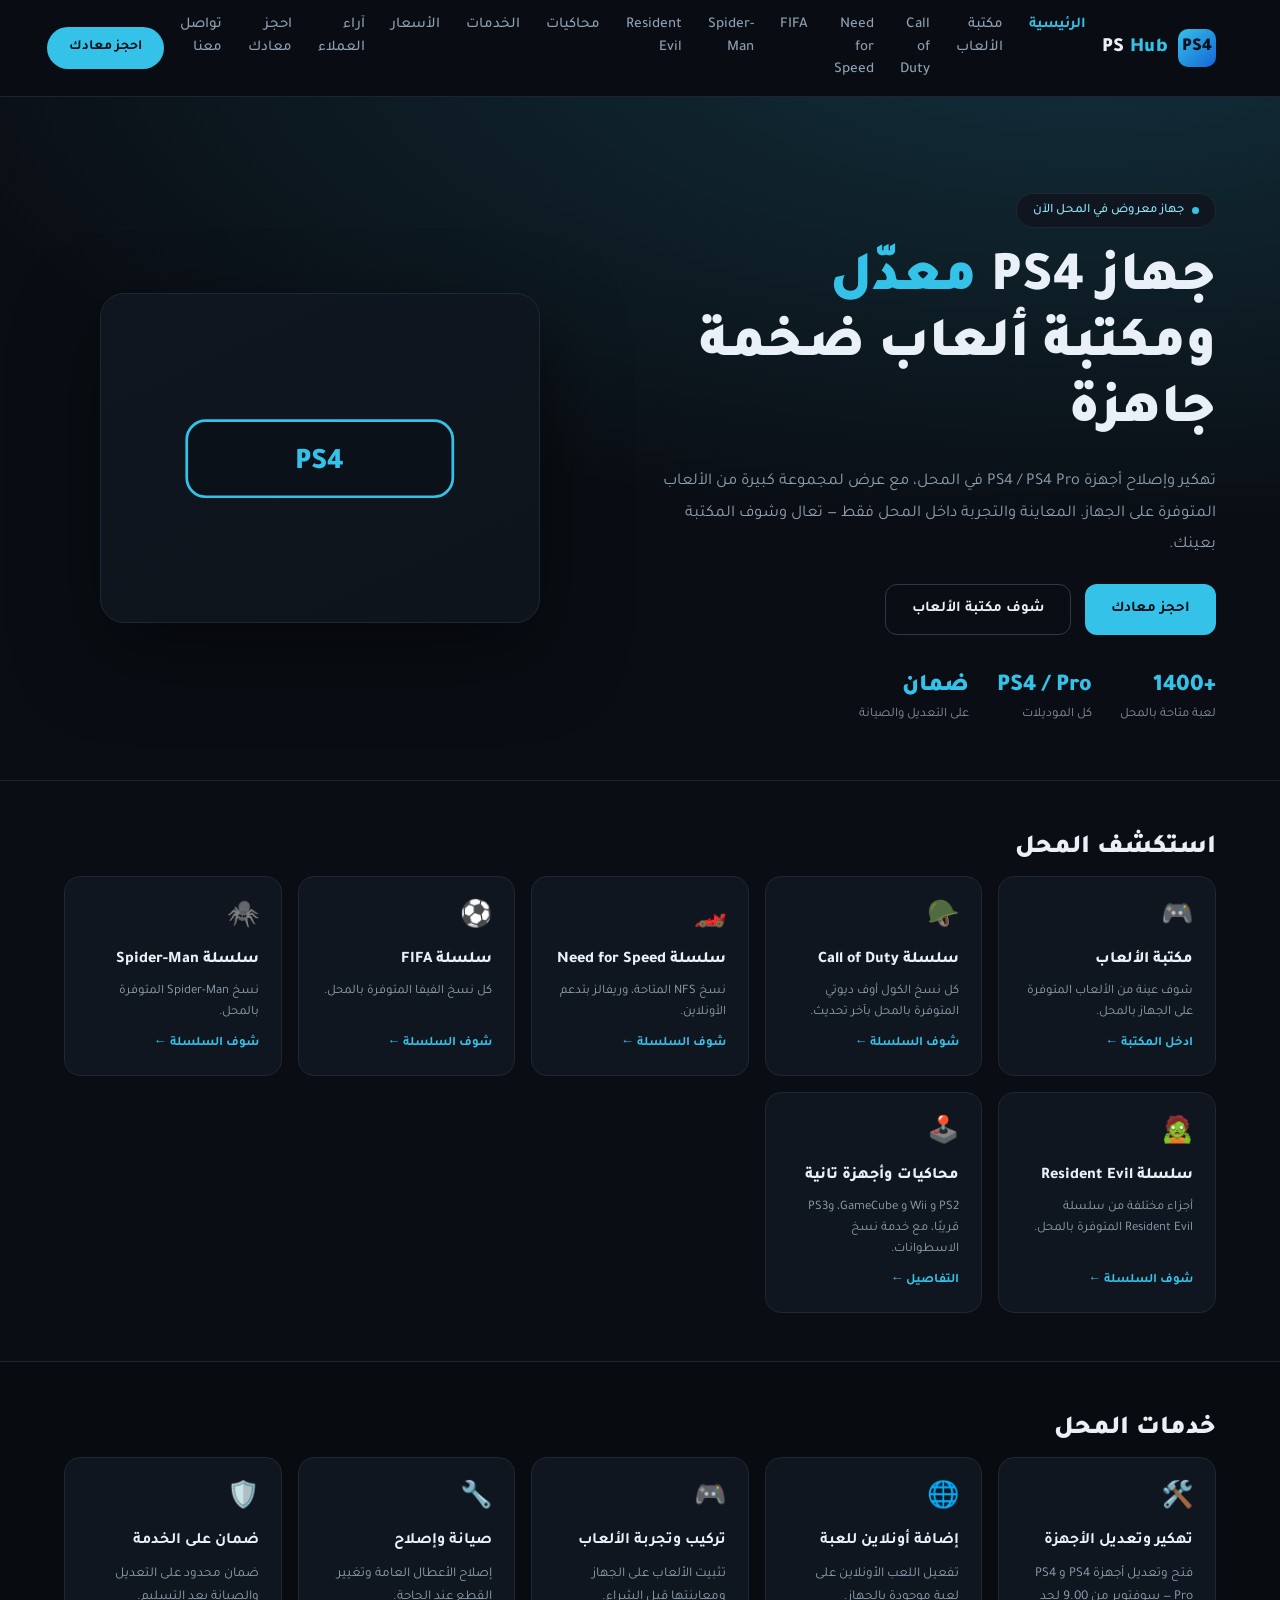
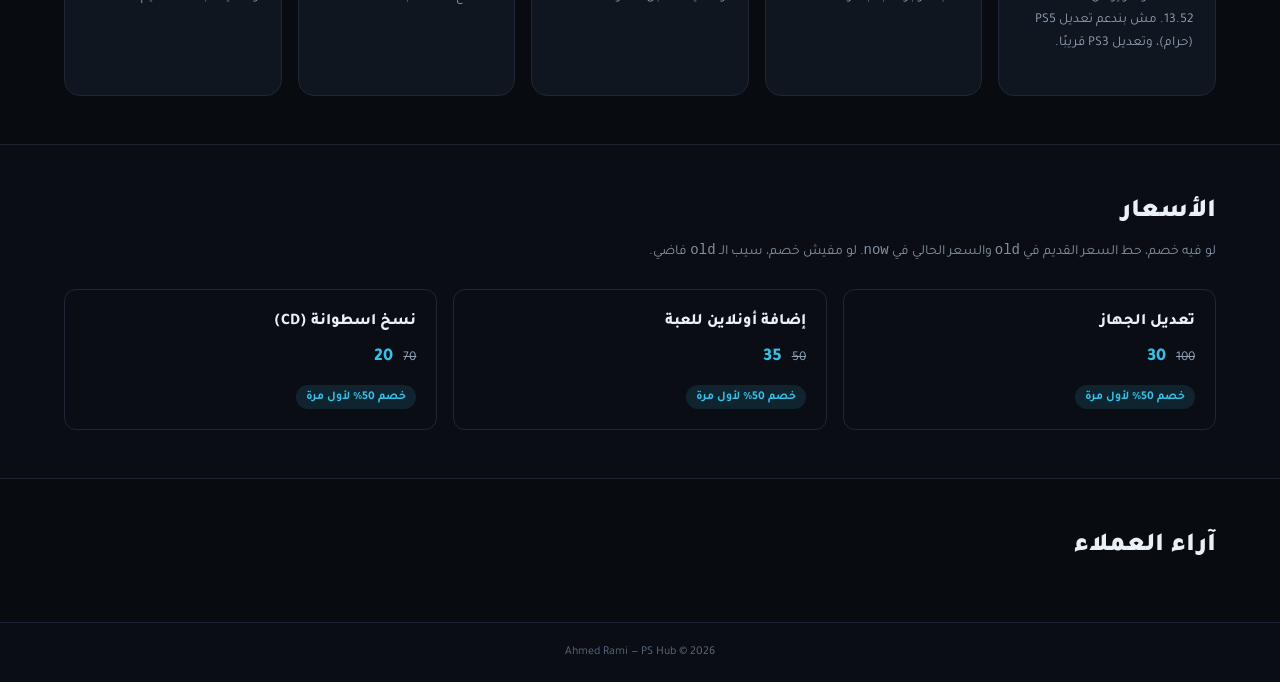
==== commit 6994ff3e: "Add files via upload" ====
--- a/pshub/index.html
+++ b/pshub/index.html
@@ -181,8 +181,8 @@
       <div class="price-card">
         <div class="title">تعديل الجهاز</div>
         <div class="price-row">
-          <span class="price-old"><!-- old --></span>
-          <span class="price-now"><!-- now --></span>
+          <span class="price-old"><!-- old -->100</span>
+          <span class="price-now"><!-- now -->30</span>
         </div>
         <div class="price-discount-badge" data-discount-badge hidden></div>
       </div>
@@ -190,8 +190,8 @@
       <div class="price-card">
         <div class="title">إضافة أونلاين للعبة</div>
         <div class="price-row">
-          <span class="price-old"><!-- old --></span>
-          <span class="price-now"><!-- now --></span>
+          <span class="price-old"><!-- old -->50</span>
+          <span class="price-now"><!-- now -->35</span>
         </div>
         <div class="price-discount-badge" data-discount-badge hidden></div>
       </div>
@@ -199,8 +199,8 @@
       <div class="price-card">
         <div class="title">نسخ اسطوانة (CD)</div>
         <div class="price-row">
-          <span class="price-old"><!-- old --></span>
-          <span class="price-now"><!-- now --></span>
+          <span class="price-old"><!-- old -->70</span>
+          <span class="price-now"><!-- now -->20</span>
         </div>
         <div class="price-discount-badge" data-discount-badge hidden></div>
       </div>
@@ -227,22 +227,22 @@
 
     <div class="games-grid">
 
-      <div class="game-card" tabindex="0" role="button" data-region="" data-number="" data-update="" data-languages="" data-additions="" data-online="" data-price="70">
-        <div class="game-cover"><img src="assets/images/games/gta-v.jpg" alt="GTA V" loading="lazy"><span class="tag">آخر تحديث + أونلاين</span></div>
+      <div class="game-card" tabindex="0" role="button" data-region="eu" data-number="00419" data-update="1.57" data-languages="English" data-additions="" data-online="نعم" data-price="50">
+        <div class="game-cover"><img src="assets/images/games/gt3.jpg" alt="GTA V" loading="lazy"><span class="tag">آخر تحديث + أونلاين</span></div>
         <div class="game-name">GTA V</div><div class="game-genre">أكشن / مغامرات</div>
       </div>
 
-      <div class="game-card" tabindex="0" role="button" data-region="" data-number="" data-update="" data-languages="" data-additions="" data-online="" data-price="40">
+      <div class="game-card" tabindex="0" role="button" data-region="" data-number="" data-update="" data-languages="English" data-additions="" data-online="" data-price="40">
         <div class="game-cover"><img src="assets/images/games/god-of-war.jpg" alt="God of War" loading="lazy"><span class="tag">متوفرة</span></div>
         <div class="game-name">God of War</div><div class="game-genre">أكشن / ملحمي</div>
       </div>
 
-      <div class="game-card" tabindex="0" role="button" data-region="eu" data-number="" data-update="1.00" data-languages="" data-additions="" data-online="نعم" data-price="30">
+      <div class="game-card" tabindex="0" role="button" data-region="eu" data-number="" data-update="1.00" data-languages="English" data-additions="" data-online="نعم" data-price="30">
         <div class="game-cover"><img src="assets/images/games/rocket-league-1.jpg" alt="Rocket League - النسخة الأولى" loading="lazy"><span class="tag">أونلاين</span></div>
         <div class="game-name">Rocket League (النسخة الأولى)</div><div class="game-genre">رياضة / سيارات</div>
       </div>
 
-      <div class="game-card" tabindex="0" role="button" data-region="" data-number="" data-update="" data-languages="لا" data-additions="" data-online="" data-price="35">
+      <div class="game-card" tabindex="0" role="button" data-region="" data-number="" data-update="" data-languages="English" data-additions="" data-online="لا" data-price="35">
         <div class="game-cover"><img src="assets/images/games/rocket-league-latest.jpg" alt="Rocket League - آخر تحديث" loading="lazy"><span class="tag">آخر تحديث</span></div>
         <div class="game-name">Rocket League (آخر تحديث)</div><div class="game-genre">رياضة / سيارات</div>
       </div>
@@ -252,7 +252,7 @@
         <div class="game-name">The Last of Us</div><div class="game-genre">قصصية / رعب</div>
       </div>
 
-      <div class="game-card" tabindex="0" role="button" data-region="" data-number="" data-update="" data-languages="" data-additions="" data-online="قريبًا" data-price="40">
+      <div class="game-card" tabindex="0" role="button" data-region="" data-number="" data-update="" data-languages="English" data-additions="" data-online="قريبًا" data-price="40">
         <div class="game-cover"><img src="assets/images/games/rdr2.jpg" alt="Red Dead Redemption 2" loading="lazy"><span class="tag">آخر تحديث + أونلاين قريبًا</span></div>
         <div class="game-name">Red Dead Redemption 2</div><div class="game-genre">أكشن / غرب</div>
       </div>
@@ -272,9 +272,9 @@
         <div class="game-name">Crash nitro cart</div><div class="game-genre">منصات</div>
       </div>
 
-      <div class="game-card" tabindex="0" role="button" data-region="" data-number="" data-update="" data-languages="" data-additions="" data-online="" data-price="">
-        <div class="game-cover"><img src="assets/images/games/gran-turismo.jpg" alt="Gran Turismo" loading="lazy"><span class="tag">غير متوفرة</span></div>
-        <div class="game-name">Gran Turismo</div><div class="game-genre">سباقات</div>
+      <div class="game-card" tabindex="0" role="button" data-region="" data-number="" data-update="" data-languages="English" data-additions="" data-online="لا" data-price="30">
+        <div class="game-cover"><img src="assets/images/games/gran-turismo.jpg" alt="Mad Max" loading="lazy"><span class="tag">متوفرة</span></div>
+        <div class="game-name">Mad Max</div><div class="game-genre">نجاة</div>
       </div>
 
       <div class="game-card" tabindex="0" role="button" data-region="" data-number="" data-update="" data-languages="" data-additions="" data-online="" data-price="40">
@@ -327,7 +327,7 @@
         <div class="game-name">Call of Duty: Black Ops 4</div>
       </div>
 
-      <div class="game-card" tabindex="0" role="button" data-region="" data-number="eu" data-update="" data-languages="" data-additions="" data-online="" data-price="60">
+      <div class="game-card" tabindex="0" role="button" data-region="" data-number="eu" data-update="" data-languages="English" data-additions="" data-online="" data-price="60">
         <div class="game-cover"><img src="assets/images/games/BOCW.jpg" alt="Call of Duty: Black Ops Cold War" loading="lazy"><span class="avail"><span class="dot"></span>متوفر</span><span class="tag">آخر تحديث</span></div>
         <div class="game-name">Call of Duty: Black Ops Cold War</div>
       </div>
@@ -342,12 +342,12 @@
         <div class="game-name">Call of Duty: MW2 + MW3</div>
       </div>
 
-      <div class="game-card" tabindex="0" role="button" data-region="" data-number="" data-update="" data-languages="" data-additions="" data-online="" data-price="25">
+      <div class="game-card" tabindex="0" role="button" data-region="" data-number="" data-update="" data-languages="English" data-additions="" data-online="" data-price="25">
         <div class="game-cover"><img src="assets/images/games/ghosts.jpg" alt="Call of Duty: Ghosts" loading="lazy"><span class="avail"><span class="dot"></span>متوفر</span><span class="tag">آخر تحديث</span></div>
         <div class="game-name">Call of Duty: Ghosts</div>
       </div>
 
-      <div class="game-card" tabindex="0" role="button" data-region="" data-number="" data-update="" data-languages="" data-additions="" data-online="" data-price="25">
+      <div class="game-card" tabindex="0" role="button" data-region="" data-number="" data-update="" data-languages="English" data-additions="" data-online="" data-price="25">
         <div class="game-cover"><img src="assets/images/games/advanced.jpg" alt="Call of Duty: Advanced Warfare" loading="lazy"><span class="avail"><span class="dot"></span>متوفر</span><span class="tag">آخر تحديث</span></div>
         <div class="game-name">Call of Duty: Advanced Warfare</div>
       </div>
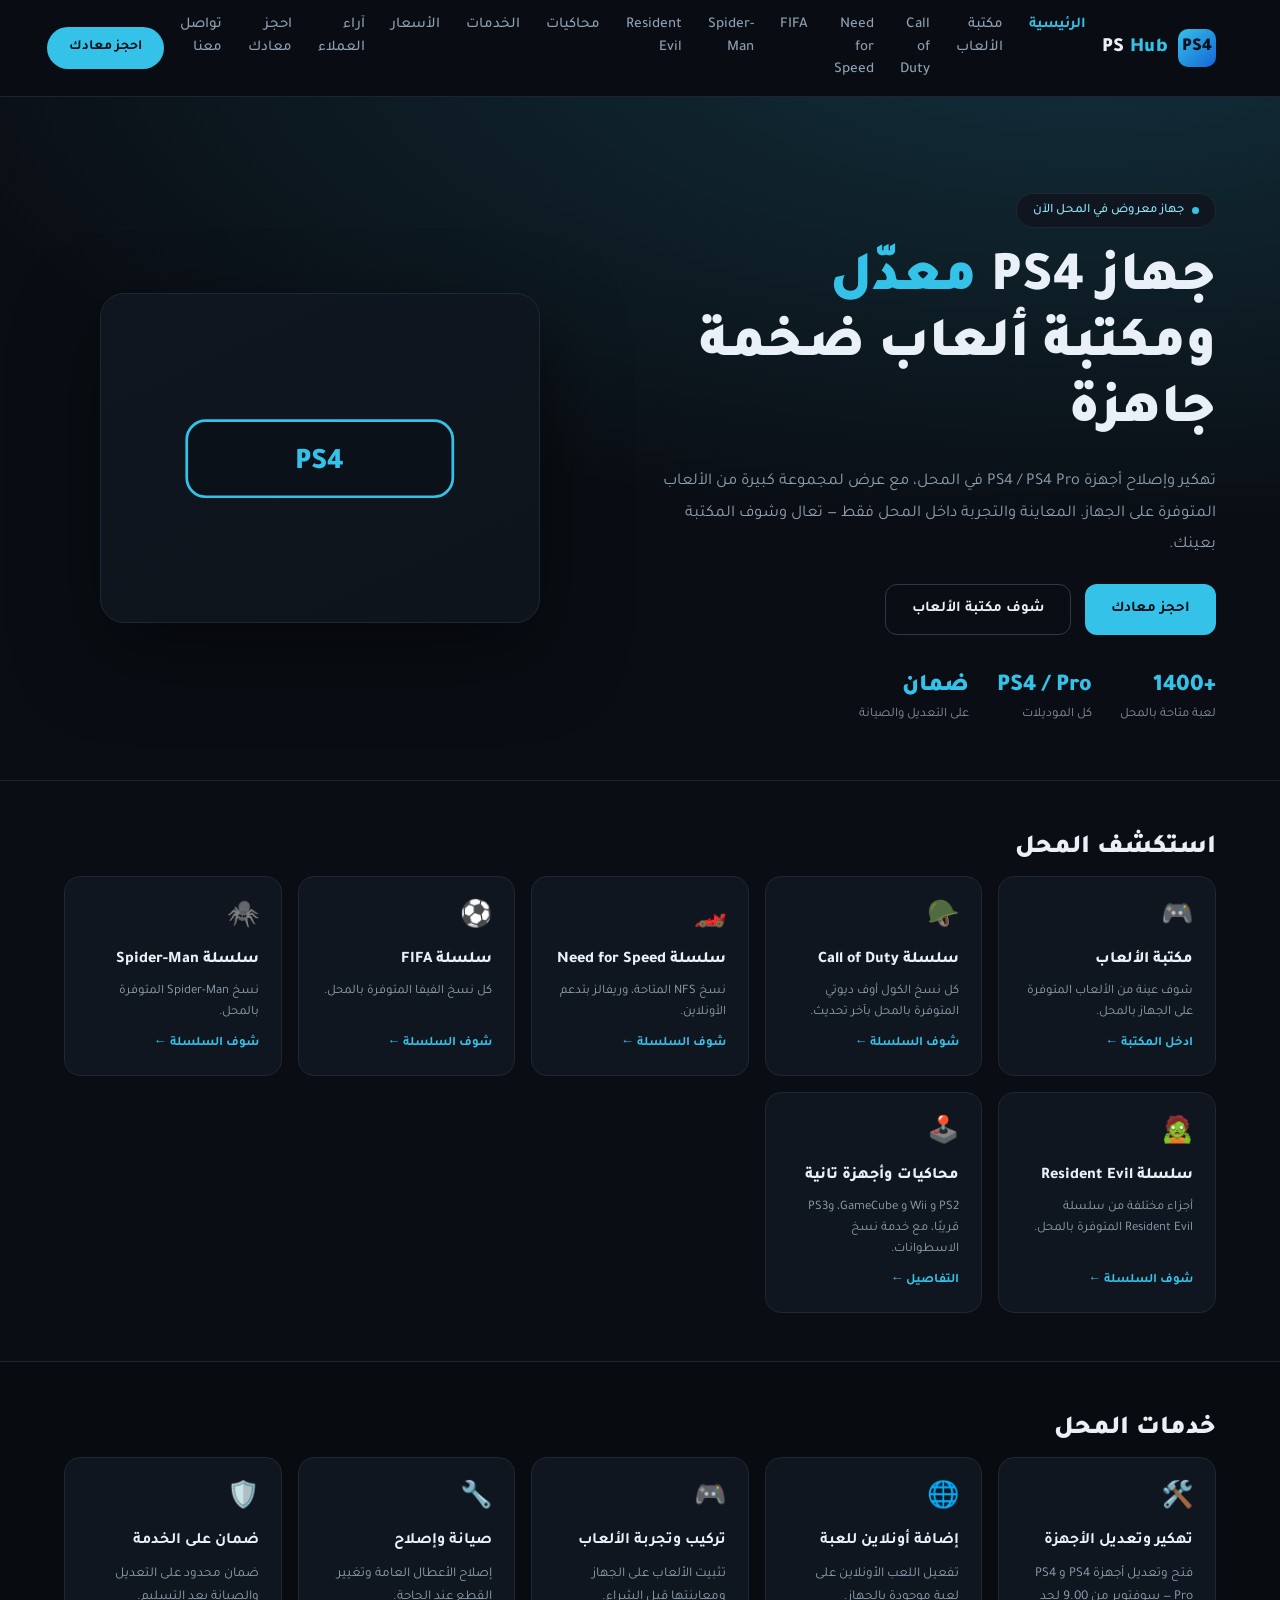
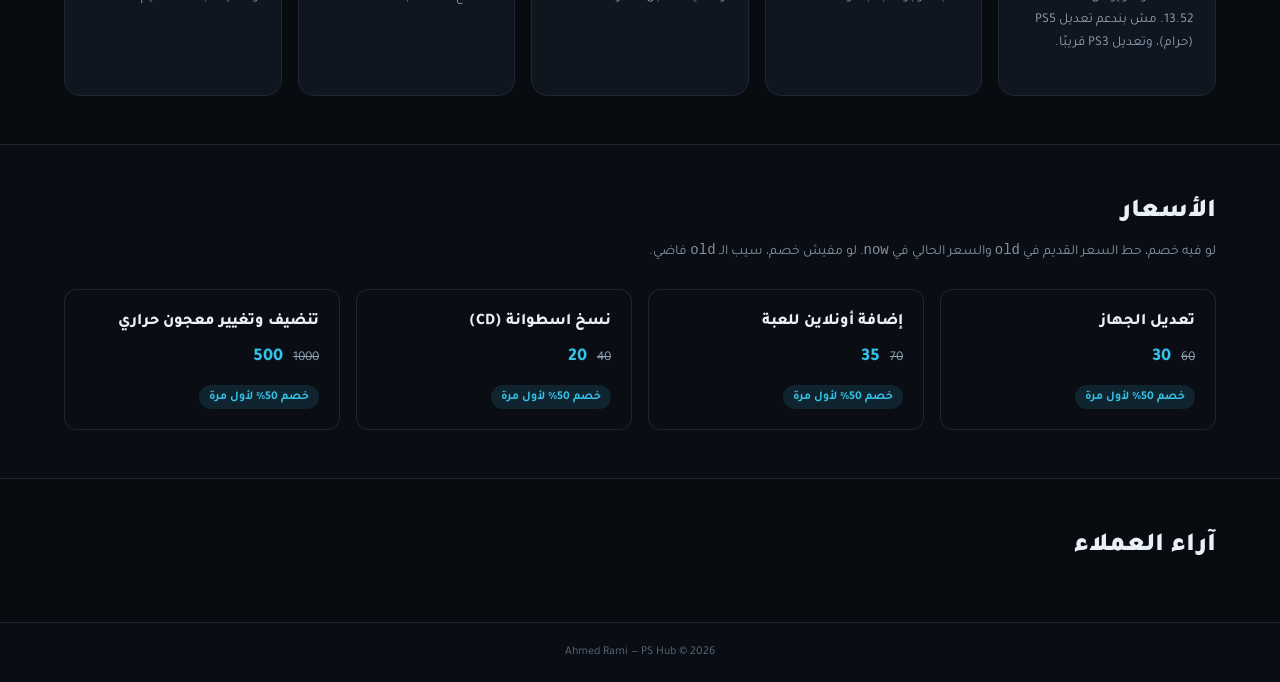
==== commit 977ac7bf: "Add files via upload" ====
--- a/pshub/index.html
+++ b/pshub/index.html
@@ -181,7 +181,7 @@
       <div class="price-card">
         <div class="title">تعديل الجهاز</div>
         <div class="price-row">
-          <span class="price-old"><!-- old -->100</span>
+          <span class="price-old"><!-- old -->60</span>
           <span class="price-now"><!-- now -->30</span>
         </div>
         <div class="price-discount-badge" data-discount-badge hidden></div>
@@ -190,7 +190,7 @@
       <div class="price-card">
         <div class="title">إضافة أونلاين للعبة</div>
         <div class="price-row">
-          <span class="price-old"><!-- old -->50</span>
+          <span class="price-old"><!-- old -->70</span>
           <span class="price-now"><!-- now -->35</span>
         </div>
         <div class="price-discount-badge" data-discount-badge hidden></div>
@@ -199,8 +199,17 @@
       <div class="price-card">
         <div class="title">نسخ اسطوانة (CD)</div>
         <div class="price-row">
-          <span class="price-old"><!-- old -->70</span>
+          <span class="price-old"><!-- old -->40</span>
           <span class="price-now"><!-- now -->20</span>
+        </div>
+        <div class="price-discount-badge" data-discount-badge hidden></div>
+      </div>
+
+      <div class="price-card">
+        <div class="title">تنضيف وتغيير معجون حراري</div>
+        <div class="price-row">
+          <span class="price-old"><!-- old -->1000</span>
+          <span class="price-now"><!-- now -->500</span>
         </div>
         <div class="price-discount-badge" data-discount-badge hidden></div>
       </div>
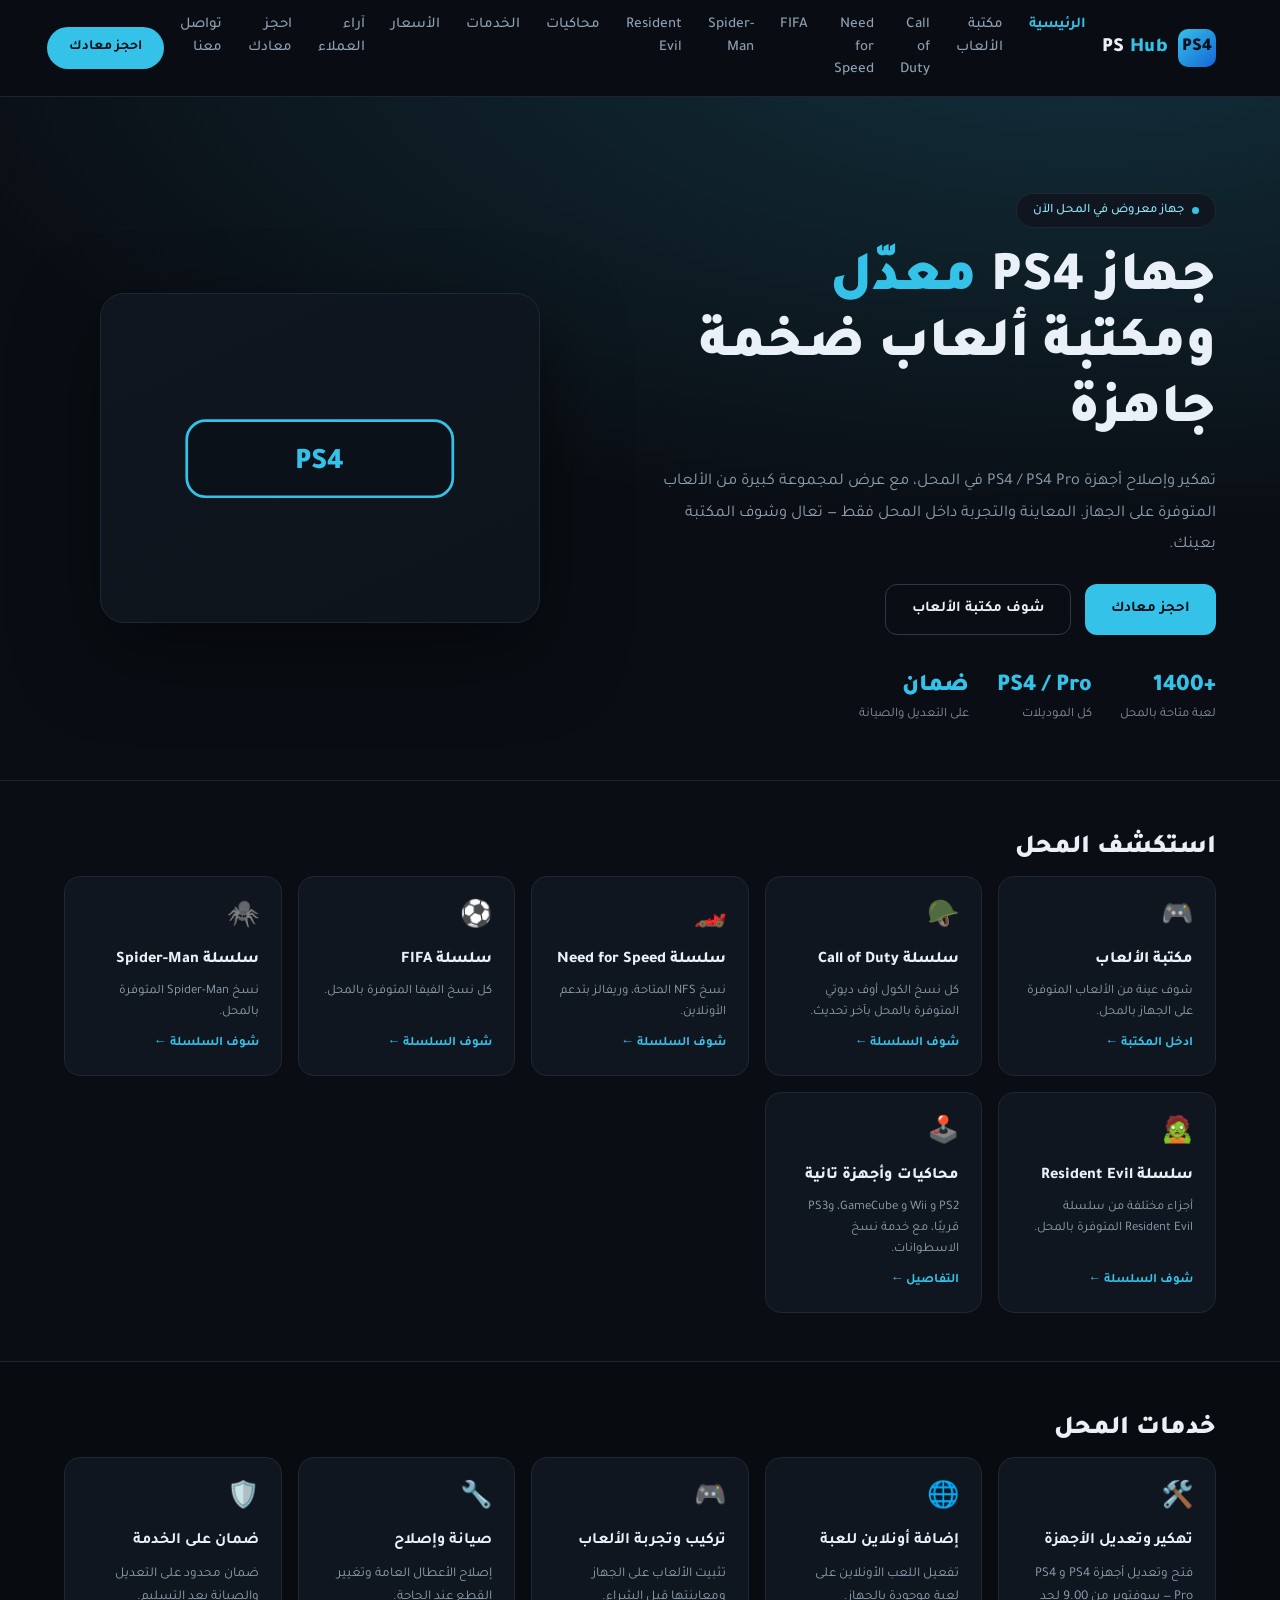
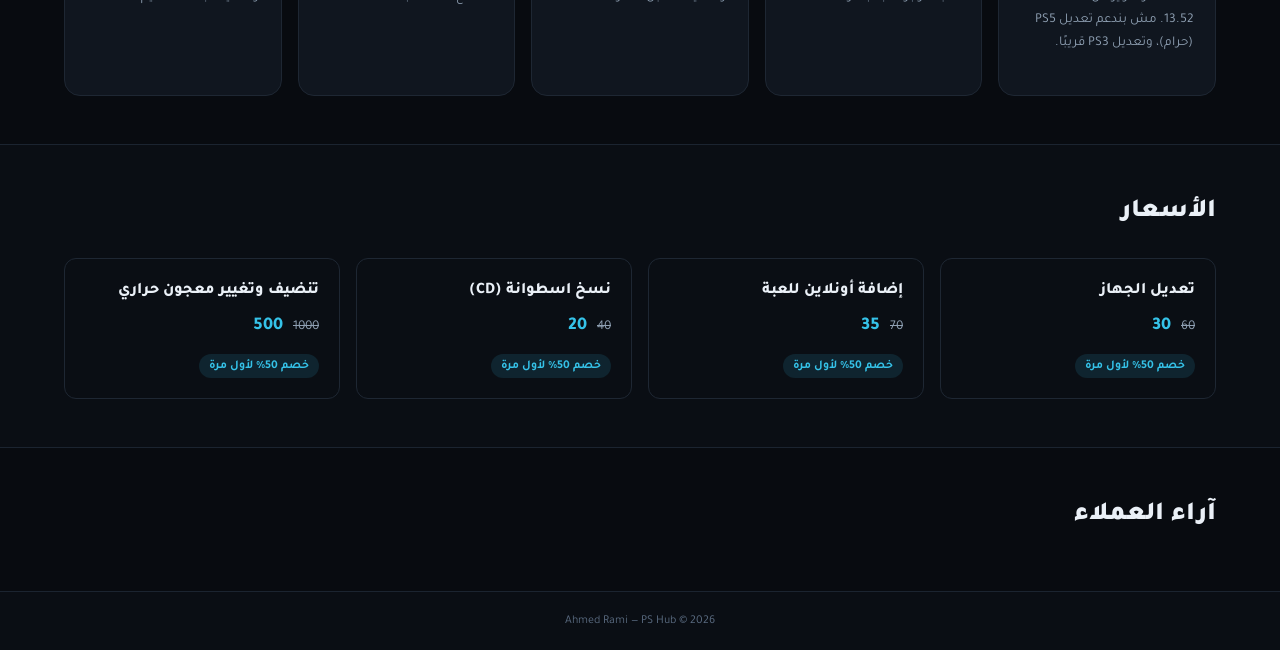
==== commit 46ca5e22: "Add files via upload" ====
--- a/pshub/index.html
+++ b/pshub/index.html
@@ -4,7 +4,7 @@
 <meta charset="utf-8">
 <meta name="viewport" content="width=device-width, initial-scale=1">
 <title>PS Hub — متجر PS4 معدل</title>
-<meta name="description" content="محل بيع وتعديل أجهزة PS4، مكتبة ألعاب ضخمة، محاكيات، وخدمة نسخ اسطوانات.">
+<meta name="description" content="محل تعديل أجهزة PS4، مكتبة ألعاب ضخمة، محاكيات، وخدمة نسخ اسطوانات.">
 <link rel="preconnect" href="https://fonts.googleapis.com">
 <link rel="preconnect" href="https://fonts.gstatic.com" crossorigin>
 <link href="https://fonts.googleapis.com/css2?family=Tajawal:wght@400;500;700;900&display=swap" rel="stylesheet">
@@ -175,7 +175,7 @@
 
   <section id="prices" class="section container">
     <div class="section-head"><h2>الأسعار</h2></div>
-    <p class="section-sub">لو فيه خصم، حط السعر القديم في <code>old</code> والسعر الحالي في <code>now</code>. لو مفيش خصم، سيب الـ <code>old</code> فاضي.</p>
+    <p class="section-sub">
     <div class="prices-grid">
 
       <div class="price-card">
